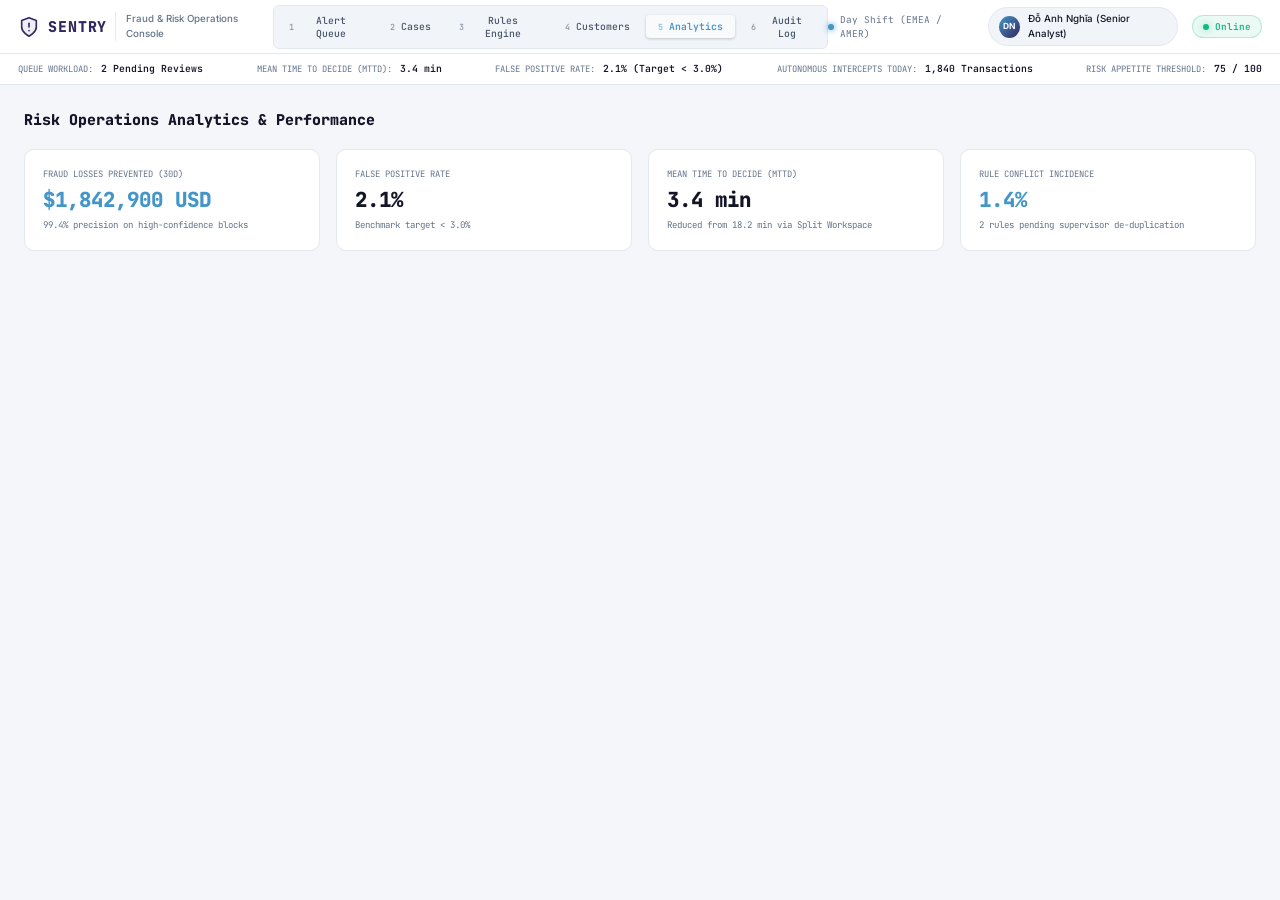
==== analytics.html @ 45f450bf "feat: add standalone routes for Sentry console views" ====
<!DOCTYPE html>
<html lang="en">
<head>
  <meta charset="UTF-8">
  <meta name="viewport" content="width=device-width, initial-scale=1.0">
  <title>SENTRY — Analytics</title>
  <meta name="description" content="SENTRY risk operations analytics and performance view.">
  <link rel="preconnect" href="https://fonts.googleapis.com">
  <link rel="preconnect" href="https://fonts.gstatic.com" crossorigin>
  <link href="https://fonts.googleapis.com/css2?family=Inter:wght@400;500;600;700&family=JetBrains+Mono:wght@400;500;600;700&display=swap" rel="stylesheet">
  <link rel="stylesheet" href="css/styles.css">
</head>
<body>
  <main style="padding:24px;font-family:Inter,sans-serif">Loading SENTRY Analytics…</main>
  <script>
    (async () => {
      const targetView = 'analytics';
      const response = await fetch('index.html', { cache: 'no-store' });
      if (!response.ok) throw new Error(`Failed to load SENTRY shell: ${response.status}`);
      const html = await response.text();
      const shell = new DOMParser().parseFromString(html, 'text/html');
      shell.querySelectorAll('script').forEach(script => script.remove());
      document.body.innerHTML = shell.body.innerHTML;
      const load = src => new Promise((resolve, reject) => {
        const script = document.createElement('script');
        script.src = src;
        script.onload = resolve;
        script.onerror = reject;
        document.body.appendChild(script);
      });
      for (const src of ['js/icons.js', 'js/data.js', 'js/visuals.js', 'js/app.js']) await load(src);
      document.dispatchEvent(new Event('DOMContentLoaded'));
      window.sentryConsole?.switchView(targetView);
      document.documentElement.dataset.sentryReady = targetView;
    })().catch(error => {
      console.error(error);
      document.body.innerHTML = '<main style="padding:24px;font-family:Inter,sans-serif"><h1>Unable to load SENTRY Analytics</h1><p>Please reload the page.</p></main>';
    });
  </script>
</body>
</html>
---- css/styles.css ----
/* ==========================================================================
   SENTRY // Visual-First Fraud & Risk Operations Console
   Aesthetics Inspired by Modern High-Density Fintech Dashboards (Ref. Xihu)
   Diagrams, Wave Charts, Radial Donut Gauges, Virtual Cards & Flight Hop Maps
   ========================================================================== */

:root {
  /* SENTRY // Clean Clinical Light Theme (Primary Console Theme) */
  --bg-app: #F4F6FA;
  --bg-surface: #FFFFFF;
  --bg-surface-elevated: #F8FAFC;
  --bg-surface-hover: #EEF2F6;
  --bg-surface-input: #F1F5F9;

  /* Button color requested: #322761 */
  --btn-primary: #322761;
  --btn-primary-hover: #3E3275;
  --btn-primary-active: #281F50;

  --border-color: #E2E8F0;
  --border-subtle: #EDF2F7;
  --border-strong: #CBD5E1;
  --border-focus: #4496C8;

  /* High-contrast dark typography for clinical light theme */
  --text-primary: #141527;
  --text-secondary: #475569;
  --text-muted: #64748B;
  --text-inverse: #FFFFFF;

  /* Highlight Colors: #4496C8 and #FE678A */
  --accent-cyan: #4496C8;
  --accent-blue: #4496C8;
  --accent-pink: #FE678A;
  --accent-purple: #322761;
  --accent-amber: #FE678A;
  --accent-green: #4496C8;

  --risk-high: #FE678A;
  --risk-high-bg: rgba(254, 103, 138, 0.12);
  --risk-high-border: rgba(254, 103, 138, 0.4);

  --risk-warn: #4496C8;
  --risk-warn-bg: rgba(68, 150, 200, 0.12);
  --risk-warn-border: rgba(68, 150, 200, 0.4);

  --risk-clean: #4496C8;
  --risk-clean-bg: rgba(68, 150, 200, 0.1);
  --risk-clean-border: rgba(68, 150, 200, 0.3);

  --risk-conflict: #FE678A;
  --risk-conflict-bg: rgba(254, 103, 138, 0.12);
  --risk-conflict-border: rgba(254, 103, 138, 0.4);

  --risk-frozen: #64748B;
  --risk-frozen-bg: rgba(100, 116, 139, 0.1);
  --risk-frozen-border: rgba(100, 116, 139, 0.3);

  /* Typography */
  --font-body: 'Inter', -apple-system, BlinkMacSystemFont, 'Segoe UI', sans-serif;
  --font-mono: 'JetBrains Mono', monospace;

  /* Card Geometry */
  --radius-sm: 6px;
  --radius-md: 10px;
  --radius-lg: 14px;
}

/* Reset */
*, *::before, *::after {
  box-sizing: border-box;
  margin: 0;
  padding: 0;
}

html, body {
  height: 100%;
  font-family: var(--font-body);
  font-size: 13px;
  line-height: 1.45;
  color: var(--text-primary);
  background-color: var(--bg-app);
  -webkit-font-smoothing: antialiased;
}

/* Monospace Utilities */
.mono { font-family: var(--font-mono); }
.bold { font-weight: 600; }
.text-muted { color: var(--text-muted); }
.text-danger { color: var(--risk-high); }
.text-warning { color: var(--risk-warn); }
.text-clean { color: var(--risk-clean); }

/* Minimalist Icon System (Line-art Geometric SVGs) */
.sentry-icon {
  width: 15px;
  height: 15px;
  display: inline-block;
  vertical-align: middle;
  stroke-width: 1.75;
  stroke: currentColor;
  fill: none;
  stroke-linecap: round;
  stroke-linejoin: round;
  flex-shrink: 0;
}

.sentry-icon-lg {
  width: 18px;
  height: 18px;
}

.sentry-icon-sm {
  width: 13px;
  height: 13px;
}

/* Scrollbars */
::-webkit-scrollbar { width: 5px; height: 5px; }
::-webkit-scrollbar-track { background: var(--bg-surface-input); }
::-webkit-scrollbar-thumb { background: var(--border-strong); border-radius: 2px; }
::-webkit-scrollbar-thumb:hover { background: var(--text-muted); }

/* ==========================================================================
   Header: Top Navigation Strip
   ========================================================================== */
.sentry-top-bar {
  height: 54px;
  background: var(--bg-surface);
  border-bottom: 1px solid var(--border-color);
  display: flex;
  align-items: center;
  justify-content: space-between;
  padding: 0 18px;
  position: sticky;
  top: 0;
  z-index: 50;
}

.brand-section {
  display: flex;
  align-items: center;
  gap: 12px;
}

.brand-mark {
  display: flex;
  align-items: center;
  gap: 8px;
  color: var(--btn-primary); /* #322761 */
}

.brand-shield-svg {
  width: 22px;
  height: 22px;
  stroke: var(--btn-primary); /* #322761 */
  fill: rgba(50, 39, 97, 0.08);
}

.brand-name {
  font-family: var(--font-mono);
  font-size: 1.15rem;
  font-weight: 800;
  letter-spacing: 0.06em;
  color: var(--btn-primary); /* #322761 */
}

.console-label {
  font-family: var(--font-body);
  font-size: 0.75rem;
  color: var(--text-muted);
  font-weight: 500;
  padding-left: 10px;
  border-left: 1px solid var(--border-color);
}

/* Nav Tabs */
.nav-tabs-group {
  display: flex;
  align-items: center;
  gap: 4px;
  background: var(--bg-surface-input);
  padding: 3px;
  border-radius: var(--radius-sm);
  border: 1px solid var(--border-color);
}

.nav-tab {
  background: transparent;
  border: none;
  color: var(--text-secondary);
  font-family: var(--font-mono);
  font-size: 0.75rem;
  font-weight: 500;
  padding: 5px 12px;
  border-radius: 4px;
  cursor: pointer;
  display: inline-flex;
  align-items: center;
  gap: 6px;
  transition: all 0.15s ease;
}

.nav-tab:hover {
  color: var(--text-primary);
}

.nav-tab.active {
  background: var(--bg-surface-elevated);
  color: var(--accent-cyan);
  box-shadow: 0 1px 3px rgba(0,0,0,0.2);
  font-weight: 600;
}

.nav-tab .tab-idx {
  font-size: 0.65rem;
  opacity: 0.6;
}

/* Header Right */
.header-right {
  display: flex;
  align-items: center;
  gap: 14px;
}

.shift-status-pill {
  display: flex;
  align-items: center;
  gap: 6px;
  font-size: 0.72rem;
  font-family: var(--font-mono);
  color: var(--text-muted);
}

.shift-status-dot {
  width: 6px;
  height: 6px;
  border-radius: 50%;
  background: var(--accent-green);
  box-shadow: 0 0 6px var(--accent-green);
}

.analyst-badge {
  display: flex;
  align-items: center;
  gap: 8px;
  padding: 4px 10px;
  background: var(--bg-surface-input);
  border: 1px solid var(--border-color);
  border-radius: 20px;
  font-size: 0.75rem;
  font-weight: 500;
}

.analyst-avatar {
  width: 22px;
  height: 22px;
  border-radius: 50%;
  background: linear-gradient(135deg, var(--accent-cyan), var(--accent-purple));
  color: #FFFFFF;
  display: flex;
  align-items: center;
  justify-content: center;
  font-size: 0.65rem;
  font-weight: 700;
}

.system-status-indicator {
  display: inline-flex;
  align-items: center;
  gap: 6px;
  font-family: var(--font-mono);
  font-size: 0.72rem;
  font-weight: 600;
  color: #10B981;
  background: rgba(16, 185, 129, 0.08);
  border: 1px solid rgba(16, 185, 129, 0.25);
  padding: 4px 10px;
  border-radius: 12px;
}

.pulse-dot {
  width: 6px;
  height: 6px;
  border-radius: 50%;
  background: #10B981;
  box-shadow: 0 0 8px rgba(16, 185, 129, 0.6);
  animation: pulseStatus 2s infinite ease-in-out;
}

@keyframes pulseStatus {
  0%, 100% { opacity: 1; transform: scale(1); }
  50% { opacity: 0.4; transform: scale(0.85); }
}

/* ==========================================================================
   Operational Ticker KPI Bar
   ========================================================================== */
.sentry-kpi-strip {
  background: var(--bg-surface);
  border-bottom: 1px solid var(--border-color);
  padding: 8px 18px;
  display: flex;
  align-items: center;
  justify-content: space-between;
  gap: 16px;
  font-size: 0.75rem;
}

.kpi-block {
  display: flex;
  align-items: center;
  gap: 8px;
}

.kpi-lbl {
  font-family: var(--font-mono);
  font-size: 0.68rem;
  color: var(--text-muted);
  text-transform: uppercase;
}

.kpi-val {
  font-family: var(--font-mono);
  font-weight: 600;
  color: var(--text-primary);
}

/* ==========================================================================
   Views Router
   ========================================================================== */
.console-view {
  display: none;
}

.console-view.active {
  display: block;
}

/* ==========================================================================
   HERO SCREEN: Split Investigation Workspace
   [ Alert Queue (300px) | Evidence Workspace (1fr) | Decision Panel (300px) ]
   ========================================================================== */
.split-workspace-layout {
  display: grid;
  grid-template-columns: 280px minmax(0, 1fr) 280px;
  height: calc(100vh - 54px - 37px);
  overflow: hidden;
}

/* --- Left Rail: Alert Queue --- */
.split-queue-rail {
  background: var(--bg-surface);
  border-right: 1px solid var(--border-color);
  display: flex;
  flex-direction: column;
  overflow: hidden;
  min-width: 0;
}

.queue-header-box {
  padding: 12px 14px;
  border-bottom: 1px solid var(--border-color);
  display: flex;
  flex-direction: column;
  gap: 10px;
}

.queue-title-row {
  display: flex;
  align-items: center;
  justify-content: space-between;
}

.queue-title {
  font-family: var(--font-mono);
  font-size: 0.82rem;
  font-weight: 700;
  letter-spacing: 0.04em;
  text-transform: uppercase;
}

.queue-count-pill {
  font-family: var(--font-mono);
  font-size: 0.68rem;
  font-weight: 600;
  background: var(--btn-primary);
  border: 1px solid rgba(68, 150, 200, 0.35);
  padding: 2px 8px;
  border-radius: 12px;
  color: #FFFFFF;
}

.queue-search-input {
  width: 100%;
  background: var(--bg-surface-input);
  border: 1px solid var(--border-color);
  color: var(--text-primary);
  font-family: var(--font-body);
  font-size: 0.75rem;
  padding: 7px 10px;
  border-radius: var(--radius-sm);
  outline: none;
}

.queue-search-input:focus {
  border-color: var(--border-focus);
}

.filter-buttons-row {
  display: flex;
  gap: 4px;
  overflow-x: auto;
  padding-bottom: 2px;
}

.filter-btn {
  background: transparent;
  border: 1px solid transparent;
  color: var(--text-muted);
  font-family: var(--font-mono);
  font-size: 0.68rem;
  padding: 4px 9px;
  border-radius: 4px;
  cursor: pointer;
  white-space: nowrap;
  transition: all 0.15s ease;
}

.filter-btn:hover {
  background: var(--bg-surface-hover);
  color: #FFFFFF;
}

.filter-btn.active {
  background: var(--btn-primary);
  color: #FFFFFF;
  border-color: var(--accent-blue);
  font-weight: 600;
  box-shadow: 0 2px 8px rgba(50, 39, 97, 0.4);
}

.alert-queue-list {
  flex: 1;
  overflow-y: auto;
}

.queue-alert-card {
  padding: 12px 14px;
  border-bottom: 1px solid var(--border-subtle);
  cursor: pointer;
  display: flex;
  flex-direction: column;
  gap: 4px;
  transition: all 0.15s ease;
  border-left: 3px solid transparent;
}

.queue-alert-card:hover {
  background: var(--bg-surface-hover);
}

.queue-alert-card.active {
  background: var(--bg-surface-elevated);
  border-left-color: var(--accent-cyan);
}

.alert-card-top {
  display: flex;
  align-items: center;
  justify-content: space-between;
}

.alert-card-id {
  font-size: 0.72rem;
  color: var(--text-muted);
}

.alert-card-cust {
  font-weight: 600;
  font-size: 0.88rem;
  color: var(--text-primary);
}

.alert-card-amt {
  font-size: 0.88rem;
  font-weight: 700;
  color: var(--text-primary);
}

.alert-card-merchant {
  font-size: 0.72rem;
  color: var(--text-secondary);
  white-space: nowrap;
  overflow: hidden;
  text-overflow: ellipsis;
}

.alert-card-bottom {
  display: flex;
  align-items: center;
  justify-content: space-between;
  margin-top: 2px;
  font-size: 0.68rem;
  color: var(--text-muted);
}

/* Status Badges */
.badge-status {
  font-family: var(--font-mono);
  font-size: 0.62rem;
  font-weight: 700;
  padding: 2px 6px;
  border-radius: 3px;
  text-transform: uppercase;
}

.badge-danger {
  background: var(--risk-high-bg);
  color: var(--risk-high);
  border: 1px solid var(--risk-high-border);
}

.badge-warning {
  background: var(--risk-warn-bg);
  color: var(--risk-warn);
  border: 1px solid var(--risk-warn-border);
}

.badge-clean {
  background: var(--risk-clean-bg);
  color: var(--risk-clean);
  border: 1px solid var(--risk-clean-border);
}

.badge-conflict {
  background: var(--risk-conflict-bg);
  color: var(--risk-conflict);
  border: 1px solid var(--risk-conflict-border);
}

.badge-frozen {
  background: var(--risk-frozen-bg);
  color: var(--risk-frozen);
  border: 1px solid var(--risk-frozen-border);
}

/* --- Center Canvas: Evidence Workspace --- */
.split-evidence-canvas {
  background: var(--bg-app);
  overflow-y: auto;
  padding: 16px 20px;
  display: flex;
  flex-direction: column;
  gap: 16px;
  min-width: 0;
}

.evidence-header-strip {
  background: var(--bg-surface);
  border: 1px solid var(--border-color);
  border-radius: var(--radius-md);
  padding: 12px 18px;
  display: flex;
  align-items: center;
  justify-content: space-between;
}

.evidence-header-left {
  display: flex;
  align-items: center;
  gap: 12px;
  flex-wrap: wrap;
}

.evidence-header-id {
  font-family: var(--font-mono);
  font-size: 1.15rem;
  font-weight: 800;
}

.evidence-header-case {
  font-family: var(--font-mono);
  font-size: 0.75rem;
  color: var(--text-muted);
}

.evidence-cust-pill {
  font-size: 0.72rem;
  background: var(--bg-surface-input);
  border: 1px solid var(--border-color);
  padding: 3px 10px;
  border-radius: var(--radius-sm);
  color: var(--text-secondary);
  display: inline-flex;
  align-items: center;
  gap: 6px;
}

.evidence-header-time {
  font-family: var(--font-mono);
  font-size: 0.75rem;
  color: var(--text-muted);
}

/* Generic Diagram Card */
.diagram-card {
  background: var(--bg-surface);
  border: 1px solid var(--border-color);
  border-radius: var(--radius-md);
  padding: 16px;
  display: flex;
  flex-direction: column;
  position: relative;
  transition: all 0.2s ease;
}

.diagram-card:hover {
  border-color: var(--border-strong);
}

.diagram-card-title {
  font-family: var(--font-mono);
  font-size: 0.72rem;
  font-weight: 700;
  color: var(--text-muted);
  text-transform: uppercase;
  letter-spacing: 0.05em;
  margin-bottom: 12px;
}

.diagram-card-title-row {
  display: flex;
  align-items: center;
  justify-content: space-between;
  margin-bottom: 12px;
}

.chart-tag {
  font-size: 0.68rem;
  background: var(--bg-surface-input);
  border: 1px solid var(--border-color);
  padding: 2px 6px;
  border-radius: 3px;
  color: var(--text-secondary);
}

/* ==========================================================================
   TOP ROW: 3 Visual Widgets (Donut Gauge | Wave Chart | Virtual Card)
   ========================================================================== */
.visual-top-row {
  display: grid;
  grid-template-columns: 290px 1fr 260px;
  gap: 16px;
}

/* 1. Radial Donut Risk Gauge */
.donut-card-body {
  display: flex;
  align-items: center;
  gap: 14px;
}

.donut-container {
  width: 110px;
  height: 110px;
  flex-shrink: 0;
}

.donut-gauge-wrap {
  position: relative;
  width: 110px;
  height: 110px;
}

.donut-svg {
  width: 100%;
  height: 100%;
}

.donut-center-text {
  position: absolute;
  inset: 0;
  display: flex;
  flex-direction: column;
  align-items: center;
  justify-content: center;
}

.donut-score {
  font-size: 1.3rem;
  line-height: 1;
}

.donut-lbl {
  font-family: var(--font-mono);
  font-size: 0.62rem;
  color: var(--text-muted);
  margin-top: 2px;
}

.donut-legend-column {
  display: flex;
  flex-direction: column;
  gap: 6px;
  flex: 1;
}

.spectrum-legend-item {
  display: flex;
  align-items: center;
  justify-content: space-between;
  font-size: 0.72rem;
  padding: 2px 0;
  border-bottom: 1px solid var(--border-subtle);
}

.spectrum-dot {
  width: 6px;
  height: 6px;
  border-radius: 50%;
  display: inline-block;
  margin-right: 6px;
}

.spectrum-cat {
  color: var(--text-secondary);
}

/* 2. Spend Velocity Spline Chart */
.spline-chart-container {
  height: 140px;
  width: 100%;
}

/* 3. Virtual Payment Card Widget (Inspired by Xihu Debit Card) */
.virtual-card-wrapper {
  display: flex;
  align-items: center;
  justify-content: center;
  height: 140px;
}

.virtual-card-widget {
  width: 100%;
  height: 135px;
  border-radius: 12px;
  padding: 14px 16px;
  color: #FFFFFF;
  display: flex;
  flex-direction: column;
  justify-content: space-between;
  box-shadow: 0 8px 24px rgba(0, 0, 0, 0.35);
  position: relative;
  overflow: hidden;
}

.virtual-card-widget::after {
  content: '';
  position: absolute;
  top: -30px;
  right: -30px;
  width: 110px;
  height: 110px;
  border-radius: 50%;
  background: rgba(255, 255, 255, 0.12);
  pointer-events: none;
}

.card-widget-top {
  display: flex;
  align-items: center;
  justify-content: space-between;
  font-size: 0.75rem;
}

.card-brand-title {
  font-weight: 700;
  letter-spacing: 0.04em;
  opacity: 0.9;
}

.card-network-logo {
  font-family: var(--font-mono);
  font-weight: 800;
  font-size: 0.95rem;
  letter-spacing: 0.08em;
}

.card-chip-row {
  display: flex;
  align-items: center;
  gap: 12px;
}

.card-emv-chip {
  width: 26px;
  height: 20px;
  border-radius: 4px;
  position: relative;
  border: 1px solid rgba(0, 0, 0, 0.2);
}

.chip-line {
  position: absolute;
  top: 9px;
  left: 0;
  right: 0;
  height: 2px;
  background: rgba(0, 0, 0, 0.2);
}

.contactless-icon {
  opacity: 0.85;
}

.card-pan-row {
  font-size: 1.05rem;
  font-weight: 700;
  letter-spacing: 0.14em;
  text-shadow: 0 1px 2px rgba(0,0,0,0.3);
}

.card-widget-bottom {
  display: flex;
  align-items: flex-end;
  justify-content: space-between;
}

.card-sub-lbl {
  font-size: 0.58rem;
  opacity: 0.7;
  letter-spacing: 0.06em;
}

.card-holder-name {
  font-size: 0.72rem;
  font-weight: 700;
  letter-spacing: 0.04em;
}

/* ==========================================================================
   MIDDLE ROW: Geolocation Hop & Device Dissector
   ========================================================================== */
.visual-mid-row {
  display: grid;
  grid-template-columns: 1fr 1fr;
  gap: 16px;
}

.geo-hop-box {
  display: flex;
  flex-direction: column;
  gap: 6px;
}

.geo-hop-header {
  display: flex;
  align-items: center;
  justify-content: space-between;
  font-size: 0.75rem;
}

.geo-tag {
  color: var(--text-secondary);
}

.geo-verdict-bar {
  font-size: 0.75rem;
  margin-top: 4px;
  padding: 6px 10px;
  background: var(--bg-surface-input);
  border-radius: var(--radius-sm);
  border: 1px solid var(--border-color);
}

/* Device Dissector Grid */
.device-dissector-grid {
  display: grid;
  grid-template-columns: 1fr 1fr;
  gap: 10px;
}

.dissect-box {
  background: var(--bg-surface-input);
  border: 1px solid var(--border-color);
  border-radius: var(--radius-sm);
  padding: 10px 12px;
  display: flex;
  flex-direction: column;
  gap: 2px;
}

.dissect-box.highlight-danger {
  border-color: var(--risk-high-border);
  background: var(--risk-high-bg);
}

.dissect-lbl {
  font-family: var(--font-mono);
  font-size: 0.65rem;
  color: var(--text-muted);
}

.dissect-val {
  font-size: 0.8rem;
}

.dissect-sub {
  font-size: 0.68rem;
  margin-top: 2px;
}

/* ==========================================================================
   BOTTOM ROW: Entity Flow Graph & Timeline & Rules
   ========================================================================== */
.visual-bottom-row {
  display: flex;
  flex-direction: column;
  gap: 16px;
}

/* Entity Graph Strip */
.entity-graph-strip {
  display: flex;
  align-items: center;
  gap: 12px;
  overflow-x: auto;
  padding: 4px 0;
}

.entity-step-node {
  background: var(--bg-surface-input);
  border: 1px solid var(--border-color);
  border-radius: var(--radius-sm);
  padding: 10px 14px;
  display: flex;
  align-items: center;
  gap: 10px;
  white-space: nowrap;
}

.entity-step-node.node-danger {
  border-color: var(--risk-high-border);
  background: var(--risk-high-bg);
}

.entity-step-node.node-clean {
  border-color: var(--risk-clean-border);
  background: var(--risk-clean-bg);
}

.entity-name {
  font-weight: 600;
  font-size: 0.78rem;
}

.entity-arrow-wrap {
  display: flex;
  align-items: center;
  gap: 4px;
  color: var(--text-muted);
}

.entity-link-lbl {
  font-size: 0.65rem;
  color: var(--text-muted);
}

.entity-arrow {
  color: var(--accent-cyan);
}

.entity-target {
  font-family: var(--font-mono);
  font-size: 0.78rem;
  font-weight: 700;
}

/* Timeline */
.timeline-list {
  display: flex;
  flex-direction: column;
  position: relative;
  padding-left: 18px;
}

.timeline-list::before {
  content: '';
  position: absolute;
  top: 6px;
  bottom: 6px;
  left: 5px;
  width: 2px;
  background: var(--border-color);
}

.timeline-row {
  position: relative;
  padding-bottom: 12px;
}

.timeline-row:last-child {
  padding-bottom: 0;
}

.timeline-bullet {
  position: absolute;
  left: -18px;
  top: 3px;
  width: 12px;
  height: 12px;
  border-radius: 50%;
  background: var(--bg-surface);
  border: 2px solid var(--border-strong);
}

.timeline-row.type-critical .timeline-bullet {
  border-color: var(--risk-high);
  background: var(--risk-high);
}

.timeline-row.type-warning .timeline-bullet {
  border-color: var(--risk-warn);
  background: var(--risk-warn);
}

.timeline-row.type-clean .timeline-bullet {
  border-color: var(--risk-clean);
  background: var(--risk-clean);
}

.timeline-row.type-current .timeline-bullet {
  border-color: var(--accent-cyan);
  background: var(--accent-cyan);
  box-shadow: 0 0 0 3px rgba(0, 240, 255, 0.2);
}

.timeline-header {
  display: flex;
  align-items: baseline;
  gap: 8px;
  margin-bottom: 2px;
}

.timeline-title {
  font-size: 0.8rem;
  font-weight: 600;
}

.timeline-time {
  font-size: 0.7rem;
  color: var(--text-muted);
}

.timeline-detail {
  font-size: 0.75rem;
  color: var(--text-secondary);
}

/* Rule Conflict Box */
.rule-conflict-banner {
  background: var(--risk-conflict-bg);
  border: 1px solid var(--risk-conflict-border);
  border-radius: var(--radius-sm);
  padding: 10px 14px;
  margin-bottom: 12px;
}

.conflict-title {
  font-family: var(--font-mono);
  font-weight: 700;
  font-size: 0.75rem;
  color: var(--risk-conflict);
  margin-bottom: 4px;
}

.conflict-detail {
  font-size: 0.75rem;
  color: var(--text-secondary);
  line-height: 1.4;
}

.rule-item-card {
  background: var(--bg-surface-input);
  border: 1px solid var(--border-color);
  border-left: 3px solid var(--text-muted);
  border-radius: var(--radius-sm);
  padding: 10px 12px;
  margin-bottom: 8px;
}

.rule-item-card.sev-critical { border-left-color: var(--risk-high); }
.rule-item-card.sev-high { border-left-color: var(--risk-warn); }
.rule-item-card.sev-low { border-left-color: var(--risk-clean); }

.rule-top {
  display: flex;
  align-items: center;
  justify-content: space-between;
  margin-bottom: 4px;
}

.rule-id {
  font-size: 0.72rem;
  font-weight: 700;
}

.rule-name {
  font-weight: 600;
  font-size: 0.78rem;
}

/* ==========================================================================
   Right Dock: Decision Panel (300px)
   ========================================================================== */
.split-decision-dock {
  background: var(--bg-surface);
  border-left: 1px solid var(--border-color);
  display: flex;
  flex-direction: column;
  padding: 16px;
  gap: 16px;
  overflow-y: auto;
  min-width: 0;
}

.decision-dock-title {
  font-family: var(--font-mono);
  font-size: 0.8rem;
  font-weight: 700;
  letter-spacing: 0.05em;
  text-transform: uppercase;
  border-bottom: 1px solid var(--border-color);
  padding-bottom: 8px;
}

.score-dock-card {
  background: var(--bg-surface-input);
  border: 1px solid var(--border-color);
  border-radius: var(--radius-md);
  padding: 14px;
  display: flex;
  flex-direction: column;
  gap: 4px;
  text-align: center;
}

.score-dock-lbl {
  font-family: var(--font-mono);
  font-size: 0.65rem;
  color: var(--text-muted);
}

.score-dock-val {
  font-family: var(--font-mono);
  font-size: 2rem;
  font-weight: 800;
  color: var(--risk-high);
}

.score-dock-recommendation {
  font-family: var(--font-mono);
  font-size: 0.72rem;
  font-weight: 700;
  letter-spacing: 0.04em;
}

/* Decision Action Buttons */
.decision-actions-stack {
  display: flex;
  flex-direction: column;
  gap: 8px;
}

.btn-decision {
  width: 100%;
  padding: 11px 14px;
  font-family: var(--font-mono);
  font-size: 0.75rem;
  font-weight: 700;
  border-radius: var(--radius-sm);
  cursor: pointer;
  display: flex;
  align-items: center;
  justify-content: space-between;
  border: 1px solid rgba(255, 255, 255, 0.12);
  transition: all 0.18s ease;
  background: var(--btn-primary); /* #322761 */
  color: #FFFFFF;
}

.btn-decision .btn-left {
  display: inline-flex;
  align-items: center;
  gap: 8px;
}

.btn-decision .hotkey {
  font-size: 0.65rem;
  opacity: 0.85;
  background: rgba(20, 21, 39, 0.7);
  padding: 2px 6px;
  border-radius: 3px;
  color: #FFFFFF;
  border: 1px solid rgba(255, 255, 255, 0.15);
}

.btn-freeze {
  background: var(--btn-primary);
  border: 1px solid var(--accent-pink);
  color: #FFFFFF;
  box-shadow: 0 4px 14px rgba(50, 39, 97, 0.6);
}
.btn-freeze .sentry-icon {
  color: var(--accent-pink);
}
.btn-freeze:hover {
  background: var(--btn-primary-hover);
  border-color: var(--accent-pink);
  box-shadow: 0 6px 20px rgba(254, 103, 138, 0.35);
  transform: translateY(-1px);
}

.btn-approve {
  background: var(--btn-primary);
  border: 1px solid var(--accent-blue);
  color: #FFFFFF;
  box-shadow: 0 4px 14px rgba(50, 39, 97, 0.6);
}
.btn-approve .sentry-icon {
  color: var(--accent-blue);
}
.btn-approve:hover {
  background: var(--btn-primary-hover);
  border-color: var(--accent-blue);
  box-shadow: 0 6px 20px rgba(68, 150, 200, 0.35);
  transform: translateY(-1px);
}

.btn-stepup {
  background: var(--btn-primary);
  border: 1px solid rgba(68, 150, 200, 0.4);
  color: #FFFFFF;
}
.btn-stepup .sentry-icon {
  color: var(--accent-blue);
}
.btn-stepup:hover {
  background: var(--btn-primary-hover);
  border-color: var(--accent-blue);
}

.btn-escalate {
  background: var(--btn-primary);
  border: 1px solid rgba(255, 255, 255, 0.12);
  color: #FFFFFF;
}
.btn-escalate .sentry-icon {
  color: #CBD5E1;
}
.btn-escalate:hover {
  background: var(--btn-primary-hover);
  border-color: rgba(255, 255, 255, 0.25);
}

.btn-false-pos {
  background: rgba(50, 39, 97, 0.5);
  border: 1px solid rgba(255, 255, 255, 0.15);
  color: #CBD5E1;
}
.btn-false-pos .sentry-icon {
  color: #CBD5E1;
}
.btn-false-pos:hover {
  background: var(--btn-primary);
  color: #FFFFFF;
  border-color: var(--accent-blue);
}

/* Rationale & Notes Box */
.rationale-dock-box {
  display: flex;
  flex-direction: column;
  gap: 8px;
}

.rationale-lbl {
  font-family: var(--font-mono);
  font-size: 0.68rem;
  font-weight: 600;
  color: var(--text-muted);
  text-transform: uppercase;
}

.tag-buttons-cloud {
  display: flex;
  flex-wrap: wrap;
  gap: 4px;
}

.tag-btn {
  background: var(--btn-primary);
  border: 1px solid rgba(255, 255, 255, 0.12);
  font-family: var(--font-mono);
  font-size: 0.62rem;
  padding: 4px 9px;
  border-radius: 4px;
  cursor: pointer;
  color: #FFFFFF;
  transition: all 0.15s ease;
}

.tag-btn:hover, .tag-btn.active {
  background: var(--btn-primary-hover);
  color: #FFFFFF;
  border-color: var(--accent-blue);
  box-shadow: 0 2px 8px rgba(68, 150, 200, 0.25);
}

.analyst-note-textarea {
  width: 100%;
  height: 90px;
  background: var(--bg-surface-input);
  border: 1px solid var(--border-color);
  color: var(--text-primary);
  font-family: var(--font-body);
  font-size: 0.75rem;
  padding: 8px 10px;
  border-radius: var(--radius-sm);
  resize: vertical;
  outline: none;
}

.analyst-note-textarea:focus {
  border-color: var(--border-focus);
}

/* Audit Stamp Footer */
.decision-audit-stamp {
  font-family: var(--font-mono);
  font-size: 0.65rem;
  color: var(--text-muted);
  line-height: 1.4;
  border-top: 1px solid var(--border-color);
  padding-top: 8px;
}

/* ==========================================================================
   Secondary Views: Cases, Rules, Customers, Analytics, Audit Log
   ========================================================================== */
.secondary-view-container {
  padding: 24px;
  max-width: 1440px;
  margin: 0 auto;
}

.view-header-row {
  display: flex;
  align-items: center;
  justify-content: space-between;
  margin-bottom: 18px;
}

.view-heading {
  font-family: var(--font-mono);
  font-size: 1.15rem;
  font-weight: 800;
}

.data-table-wrapper {
  background: var(--bg-surface);
  border: 1px solid var(--border-color);
  border-radius: var(--radius-md);
  overflow-x: auto;
}

.forensic-table {
  width: 100%;
  border-collapse: collapse;
  text-align: left;
}

.forensic-table th {
  background: var(--bg-surface-input);
  padding: 10px 14px;
  font-family: var(--font-mono);
  font-size: 0.68rem;
  font-weight: 700;
  color: var(--text-muted);
  text-transform: uppercase;
  border-bottom: 1px solid var(--border-color);
}

.forensic-table td {
  padding: 12px 14px;
  border-bottom: 1px solid var(--border-subtle);
  font-size: 0.78rem;
}

.forensic-table tr:hover td {
  background: var(--bg-surface-hover);
}

.mono-cell {
  font-family: var(--font-mono);
  font-size: 0.72rem;
}

.rationale-cell {
  font-size: 0.75rem;
  color: var(--text-secondary);
}

.badge-action {
  font-family: var(--font-mono);
  font-size: 0.65rem;
  font-weight: 700;
  padding: 2px 6px;
  border-radius: 3px;
}

.action-frozen { background: var(--risk-high-bg); color: var(--risk-high); }
.action-approved { background: var(--risk-clean-bg); color: var(--risk-clean); }
.action-needs_verification { background: var(--risk-warn-bg); color: var(--risk-warn); }

.badge-verdict {
  font-family: var(--font-mono);
  font-size: 0.65rem;
  font-weight: 700;
  padding: 2px 6px;
  border-radius: 3px;
}

.verdict-danger { color: var(--risk-high); background: var(--risk-high-bg); }
.verdict-clean { color: var(--risk-clean); background: var(--risk-clean-bg); }

/* Rules Engine Grid */
.rules-inventory-grid {
  display: grid;
  grid-template-columns: repeat(auto-fill, minmax(380px, 1fr));
  gap: 16px;
}

.inventory-rule-card {
  background: var(--bg-surface);
  border: 1px solid var(--border-color);
  border-radius: var(--radius-md);
  padding: 16px;
  display: flex;
  flex-direction: column;
  gap: 8px;
}

.inventory-rule-card.has-conflict {
  border-color: var(--risk-conflict-border);
  background: var(--risk-conflict-bg);
}

.rule-card-header {
  display: flex;
  align-items: flex-start;
  justify-content: space-between;
}

.rule-card-id {
  font-size: 0.7rem;
  color: var(--text-muted);
}

.rule-card-name {
  font-weight: 700;
  font-size: 0.88rem;
}

.rule-card-category {
  font-size: 0.68rem;
  color: var(--text-muted);
}

.rule-card-logic {
  background: var(--bg-surface-input);
  padding: 8px 10px;
  border-radius: var(--radius-sm);
  font-size: 0.72rem;
  color: var(--text-primary);
}

.rule-card-footer {
  display: flex;
  justify-content: space-between;
  font-size: 0.7rem;
  color: var(--text-secondary);
  border-top: 1px solid var(--border-subtle);
  padding-top: 8px;
  margin-top: 4px;
}

.rule-conflict-tag {
  font-family: var(--font-mono);
  font-size: 0.7rem;
  color: var(--risk-conflict);
  font-weight: 700;
}

/* Analytics Cards */
.analytics-cards-grid {
  display: grid;
  grid-template-columns: repeat(4, 1fr);
  gap: 16px;
  margin-bottom: 24px;
}

.analytics-stat-card {
  background: var(--bg-surface);
  border: 1px solid var(--border-color);
  border-radius: var(--radius-md);
  padding: 18px;
  display: flex;
  flex-direction: column;
  gap: 4px;
}

.analytics-lbl {
  font-family: var(--font-mono);
  font-size: 0.68rem;
  color: var(--text-muted);
}

.analytics-val {
  font-size: 1.6rem;
  font-weight: 800;
}

.analytics-sub {
  font-size: 0.7rem;
  color: var(--text-muted);
}

.btn-inspect-cust {
  background: var(--btn-primary);
  border: 1px solid rgba(68, 150, 200, 0.35);
  color: #FFFFFF;
  font-family: var(--font-mono);
  font-size: 0.68rem;
  padding: 4px 10px;
  border-radius: 4px;
  cursor: pointer;
  transition: all 0.15s ease;
}

.btn-inspect-cust:hover {
  background: var(--btn-primary-hover);
  border-color: var(--accent-blue);
  color: #FFFFFF;
}

/* Toast */
.sentry-toast {
  position: fixed;
  bottom: 24px;
  right: 24px;
  background: var(--bg-surface-elevated);
  border: 1px solid var(--accent-cyan);
  color: #FFFFFF;
  font-family: var(--font-mono);
  font-size: 0.75rem;
  padding: 10px 16px;
  border-radius: var(--radius-sm);
  box-shadow: 0 8px 24px rgba(0, 0, 0, 0.4);
  z-index: 1000;
  transform: translateY(60px);
  opacity: 0;
  transition: all 0.25s ease;
  pointer-events: none;
}

.sentry-toast.show {
  transform: translateY(0);
  opacity: 1;
}

/* ==========================================================================
   Responsive Reflow: 1440, 1024, 768 Viewports
   ========================================================================== */

/* 1180px Viewport Reflow */
@media (max-width: 1180px) {
  .split-workspace-layout {
    grid-template-columns: 240px minmax(0, 1fr) 250px;
  }

  .visual-top-row {
    grid-template-columns: 1fr 1fr;
  }

  .virtual-card-card {
    grid-column: 1 / -1;
  }

  .analytics-cards-grid {
    grid-template-columns: repeat(2, 1fr);
  }
}

/* 820px Tablet & Mobile Reflow */
@media (max-width: 820px) {
  .sentry-top-bar {
    height: auto;
    padding: 10px 14px;
    flex-wrap: wrap;
    gap: 8px;
  }

  .nav-tabs-group {
    width: 100%;
    overflow-x: auto;
  }

  .header-right {
    width: 100%;
    justify-content: space-between;
  }

  .sentry-kpi-strip {
    overflow-x: auto;
    gap: 12px;
  }

  .split-workspace-layout {
    display: flex;
    flex-direction: column;
    height: auto;
    overflow: visible;
  }

  .split-queue-rail {
    max-height: 280px;
    border-right: none;
    border-bottom: 1px solid var(--border-color);
  }

  .split-evidence-canvas {
    overflow: visible;
    padding: 14px;
  }

  .visual-top-row {
    grid-template-columns: 1fr;
  }

  .visual-mid-row {
    grid-template-columns: 1fr;
  }

  .split-decision-dock {
    border-left: none;
    border-top: 1px solid var(--border-color);
  }

  .analytics-cards-grid {
    grid-template-columns: 1fr;
  }

  .rules-inventory-grid {
    grid-template-columns: 1fr;
  }
}
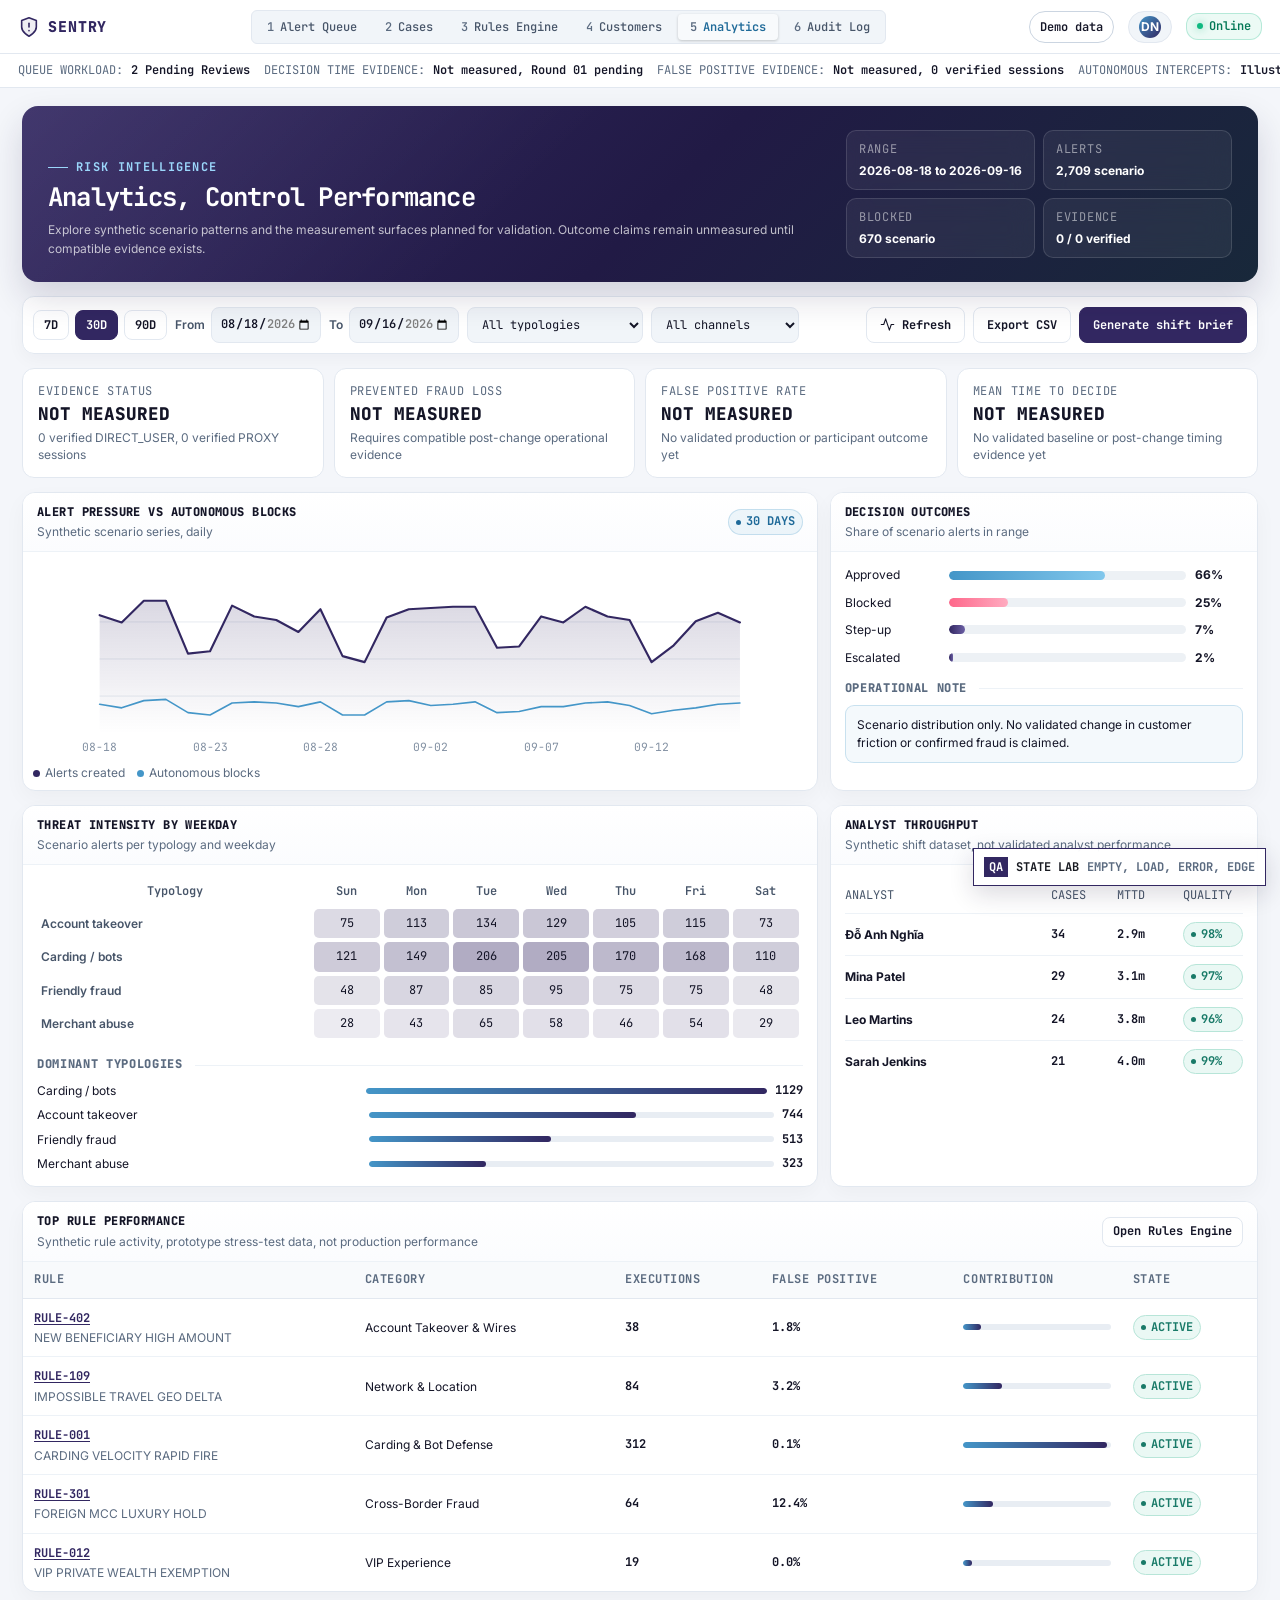
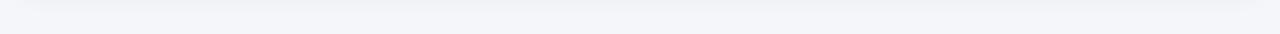
==== commit 860b755c: "Complete SENTRY as a working prototype (no backend) Every app page now behaves like the product, wit" ====
--- a/analytics.html
+++ b/analytics.html
@@ -7,7 +7,7 @@
   <meta name="description" content="SENTRY risk operations analytics and performance view.">
   <link rel="preconnect" href="https://fonts.googleapis.com">
   <link rel="preconnect" href="https://fonts.gstatic.com" crossorigin>
-  <link href="https://fonts.googleapis.com/css2?family=Inter:wght@400;500;600;700&family=JetBrains+Mono:wght@400;500;600;700&display=swap" rel="stylesheet">
+  <link href="https://fonts.googleapis.com/css2?family=Inter:wght@400;500;600;700&family=JetBrains+Mono:wght@400;500;600;700&display=swap" rel="stylesheet" media="print" onload="this.media='all'">
   <link rel="stylesheet" href="css/styles.css">
 </head>
 <body>
@@ -28,7 +28,7 @@
         script.onerror = reject;
         document.body.appendChild(script);
       });
-      for (const src of ['js/icons.js', 'js/data.js', 'js/visuals.js', 'js/app.js']) await load(src);
+      for (const src of ['js/icons.js', 'js/data.js', 'js/store.js', 'js/visuals.js', 'js/app.js', 'js/accessibility.js']) await load(src);
       document.dispatchEvent(new Event('DOMContentLoaded'));
       window.sentryConsole?.switchView(targetView);
       document.documentElement.dataset.sentryReady = targetView;
--- a/css/styles.css
+++ b/css/styles.css
@@ -25,7 +25,7 @@
   /* High-contrast dark typography for clinical light theme */
   --text-primary: #141527;
   --text-secondary: #475569;
-  --text-muted: #64748B;
+  --text-muted: #5B6B80;
   --text-inverse: #FFFFFF;
 
   /* Highlight Colors: #4496C8 and #FE678A */
@@ -52,9 +52,14 @@
   --risk-conflict-bg: rgba(254, 103, 138, 0.12);
   --risk-conflict-border: rgba(254, 103, 138, 0.4);
 
-  --risk-frozen: #64748B;
+  --risk-frozen: #556274;
   --risk-frozen-bg: rgba(100, 116, 139, 0.1);
   --risk-frozen-border: rgba(100, 116, 139, 0.3);
+
+  /* Text-safe variants of the accent colors (WCAG AA on light surfaces) */
+  --risk-high-text: #B4234B;
+  --accent-blue-text: #1F6A99;
+  --success-text: #047857;
 
   /* Typography */
   --font-body: 'Inter', -apple-system, BlinkMacSystemFont, 'Segoe UI', sans-serif;
@@ -87,9 +92,9 @@
 .mono { font-family: var(--font-mono); }
 .bold { font-weight: 600; }
 .text-muted { color: var(--text-muted); }
-.text-danger { color: var(--risk-high); }
-.text-warning { color: var(--risk-warn); }
-.text-clean { color: var(--risk-clean); }
+.text-danger { color: var(--risk-high-text); }
+.text-warning { color: var(--accent-blue-text); }
+.text-clean { color: var(--accent-blue-text); }
 
 /* Minimalist Icon System (Line-art Geometric SVGs) */
 .sentry-icon {
@@ -167,7 +172,7 @@
 
 .console-label {
   font-family: var(--font-body);
-  font-size: 0.75rem;
+  font-size: 12px;
   color: var(--text-muted);
   font-weight: 500;
   padding-left: 10px;
@@ -190,7 +195,7 @@
   border: none;
   color: var(--text-secondary);
   font-family: var(--font-mono);
-  font-size: 0.75rem;
+  font-size: 12px;
   font-weight: 500;
   padding: 5px 12px;
   border-radius: 4px;
@@ -207,14 +212,14 @@
 
 .nav-tab.active {
   background: var(--bg-surface-elevated);
-  color: var(--accent-cyan);
+  color: var(--accent-blue-text);
   box-shadow: 0 1px 3px rgba(0,0,0,0.2);
   font-weight: 600;
 }
 
 .nav-tab .tab-idx {
-  font-size: 0.65rem;
-  opacity: 0.6;
+  font-size: 12px;
+  color: var(--text-muted);
 }
 
 /* Header Right */
@@ -228,7 +233,7 @@
   display: flex;
   align-items: center;
   gap: 6px;
-  font-size: 0.72rem;
+  font-size: 12px;
   font-family: var(--font-mono);
   color: var(--text-muted);
 }
@@ -249,7 +254,7 @@
   background: var(--bg-surface-input);
   border: 1px solid var(--border-color);
   border-radius: 20px;
-  font-size: 0.75rem;
+  font-size: 12px;
   font-weight: 500;
 }
 
@@ -262,7 +267,7 @@
   display: flex;
   align-items: center;
   justify-content: center;
-  font-size: 0.65rem;
+  font-size: 12px;
   font-weight: 700;
 }
 
@@ -271,9 +276,9 @@
   align-items: center;
   gap: 6px;
   font-family: var(--font-mono);
-  font-size: 0.72rem;
+  font-size: 12px;
   font-weight: 600;
-  color: #10B981;
+  color: var(--success-text);
   background: rgba(16, 185, 129, 0.08);
   border: 1px solid rgba(16, 185, 129, 0.25);
   padding: 4px 10px;
@@ -305,7 +310,7 @@
   align-items: center;
   justify-content: space-between;
   gap: 16px;
-  font-size: 0.75rem;
+  font-size: 12px;
 }
 
 .kpi-block {
@@ -316,7 +321,7 @@
 
 .kpi-lbl {
   font-family: var(--font-mono);
-  font-size: 0.68rem;
+  font-size: 12px;
   color: var(--text-muted);
   text-transform: uppercase;
 }
@@ -375,7 +380,7 @@
 
 .queue-title {
   font-family: var(--font-mono);
-  font-size: 0.82rem;
+  font-size: 12px;
   font-weight: 700;
   letter-spacing: 0.04em;
   text-transform: uppercase;
@@ -383,7 +388,7 @@
 
 .queue-count-pill {
   font-family: var(--font-mono);
-  font-size: 0.68rem;
+  font-size: 12px;
   font-weight: 600;
   background: var(--btn-primary);
   border: 1px solid rgba(68, 150, 200, 0.35);
@@ -398,7 +403,7 @@
   border: 1px solid var(--border-color);
   color: var(--text-primary);
   font-family: var(--font-body);
-  font-size: 0.75rem;
+  font-size: 12px;
   padding: 7px 10px;
   border-radius: var(--radius-sm);
   outline: none;
@@ -411,7 +416,7 @@
 .filter-buttons-row {
   display: flex;
   gap: 4px;
-  overflow-x: auto;
+  flex-wrap: wrap;
   padding-bottom: 2px;
 }
 
@@ -420,7 +425,7 @@
   border: 1px solid transparent;
   color: var(--text-muted);
   font-family: var(--font-mono);
-  font-size: 0.68rem;
+  font-size: 12px;
   padding: 4px 9px;
   border-radius: 4px;
   cursor: pointer;
@@ -454,7 +459,7 @@
   flex-direction: column;
   gap: 4px;
   transition: all 0.15s ease;
-  border-left: 3px solid transparent;
+  border-left: 0;
 }
 
 .queue-alert-card:hover {
@@ -463,7 +468,7 @@
 
 .queue-alert-card.active {
   background: var(--bg-surface-elevated);
-  border-left-color: var(--accent-cyan);
+  box-shadow: inset 0 0 0 2px var(--btn-primary);
 }
 
 .alert-card-top {
@@ -473,24 +478,24 @@
 }
 
 .alert-card-id {
-  font-size: 0.72rem;
+  font-size: 12px;
   color: var(--text-muted);
 }
 
 .alert-card-cust {
   font-weight: 600;
-  font-size: 0.88rem;
+  font-size: 12px;
   color: var(--text-primary);
 }
 
 .alert-card-amt {
-  font-size: 0.88rem;
+  font-size: 12px;
   font-weight: 700;
   color: var(--text-primary);
 }
 
 .alert-card-merchant {
-  font-size: 0.72rem;
+  font-size: 12px;
   color: var(--text-secondary);
   white-space: nowrap;
   overflow: hidden;
@@ -502,14 +507,14 @@
   align-items: center;
   justify-content: space-between;
   margin-top: 2px;
-  font-size: 0.68rem;
+  font-size: 12px;
   color: var(--text-muted);
 }
 
 /* Status Badges */
 .badge-status {
   font-family: var(--font-mono);
-  font-size: 0.62rem;
+  font-size: 12px;
   font-weight: 700;
   padding: 2px 6px;
   border-radius: 3px;
@@ -518,25 +523,25 @@
 
 .badge-danger {
   background: var(--risk-high-bg);
-  color: var(--risk-high);
+  color: var(--risk-high-text);
   border: 1px solid var(--risk-high-border);
 }
 
 .badge-warning {
   background: var(--risk-warn-bg);
-  color: var(--risk-warn);
+  color: var(--accent-blue-text);
   border: 1px solid var(--risk-warn-border);
 }
 
 .badge-clean {
   background: var(--risk-clean-bg);
-  color: var(--risk-clean);
+  color: var(--accent-blue-text);
   border: 1px solid var(--risk-clean-border);
 }
 
 .badge-conflict {
   background: var(--risk-conflict-bg);
-  color: var(--risk-conflict);
+  color: var(--risk-high-text);
   border: 1px solid var(--risk-conflict-border);
 }
 
@@ -561,7 +566,7 @@
   background: var(--bg-surface);
   border: 1px solid var(--border-color);
   border-radius: var(--radius-md);
-  padding: 12px 18px;
+  padding: 14px;
   display: flex;
   align-items: center;
   justify-content: space-between;
@@ -582,12 +587,12 @@
 
 .evidence-header-case {
   font-family: var(--font-mono);
-  font-size: 0.75rem;
+  font-size: 12px;
   color: var(--text-muted);
 }
 
 .evidence-cust-pill {
-  font-size: 0.72rem;
+  font-size: 12px;
   background: var(--bg-surface-input);
   border: 1px solid var(--border-color);
   padding: 3px 10px;
@@ -600,7 +605,7 @@
 
 .evidence-header-time {
   font-family: var(--font-mono);
-  font-size: 0.75rem;
+  font-size: 12px;
   color: var(--text-muted);
 }
 
@@ -622,7 +627,7 @@
 
 .diagram-card-title {
   font-family: var(--font-mono);
-  font-size: 0.72rem;
+  font-size: 12px;
   font-weight: 700;
   color: var(--text-muted);
   text-transform: uppercase;
@@ -638,7 +643,7 @@
 }
 
 .chart-tag {
-  font-size: 0.68rem;
+  font-size: 12px;
   background: var(--bg-surface-input);
   border: 1px solid var(--border-color);
   padding: 2px 6px;
@@ -695,7 +700,7 @@
 
 .donut-lbl {
   font-family: var(--font-mono);
-  font-size: 0.62rem;
+  font-size: 12px;
   color: var(--text-muted);
   margin-top: 2px;
 }
@@ -711,7 +716,7 @@
   display: flex;
   align-items: center;
   justify-content: space-between;
-  font-size: 0.72rem;
+  font-size: 12px;
   padding: 2px 0;
   border-bottom: 1px solid var(--border-subtle);
 }
@@ -757,22 +762,14 @@
 }
 
 .virtual-card-widget::after {
-  content: '';
-  position: absolute;
-  top: -30px;
-  right: -30px;
-  width: 110px;
-  height: 110px;
-  border-radius: 50%;
-  background: rgba(255, 255, 255, 0.12);
-  pointer-events: none;
+  content: none;
 }
 
 .card-widget-top {
   display: flex;
   align-items: center;
   justify-content: space-between;
-  font-size: 0.75rem;
+  font-size: 12px;
 }
 
 .card-brand-title {
@@ -829,13 +826,13 @@
 }
 
 .card-sub-lbl {
-  font-size: 0.58rem;
+  font-size: 12px;
   opacity: 0.7;
   letter-spacing: 0.06em;
 }
 
 .card-holder-name {
-  font-size: 0.72rem;
+  font-size: 12px;
   font-weight: 700;
   letter-spacing: 0.04em;
 }
@@ -859,7 +856,7 @@
   display: flex;
   align-items: center;
   justify-content: space-between;
-  font-size: 0.75rem;
+  font-size: 12px;
 }
 
 .geo-tag {
@@ -867,7 +864,7 @@
 }
 
 .geo-verdict-bar {
-  font-size: 0.75rem;
+  font-size: 12px;
   margin-top: 4px;
   padding: 6px 10px;
   background: var(--bg-surface-input);
@@ -899,16 +896,16 @@
 
 .dissect-lbl {
   font-family: var(--font-mono);
-  font-size: 0.65rem;
+  font-size: 12px;
   color: var(--text-muted);
 }
 
 .dissect-val {
-  font-size: 0.8rem;
+  font-size: 12px;
 }
 
 .dissect-sub {
-  font-size: 0.68rem;
+  font-size: 12px;
   margin-top: 2px;
 }
 
@@ -953,7 +950,7 @@
 
 .entity-name {
   font-weight: 600;
-  font-size: 0.78rem;
+  font-size: 12px;
 }
 
 .entity-arrow-wrap {
@@ -964,17 +961,17 @@
 }
 
 .entity-link-lbl {
-  font-size: 0.65rem;
+  font-size: 12px;
   color: var(--text-muted);
 }
 
 .entity-arrow {
-  color: var(--accent-cyan);
+  color: var(--accent-blue-text);
 }
 
 .entity-target {
   font-family: var(--font-mono);
-  font-size: 0.78rem;
+  font-size: 12px;
   font-weight: 700;
 }
 
@@ -1045,17 +1042,17 @@
 }
 
 .timeline-title {
-  font-size: 0.8rem;
+  font-size: 12px;
   font-weight: 600;
 }
 
 .timeline-time {
-  font-size: 0.7rem;
+  font-size: 12px;
   color: var(--text-muted);
 }
 
 .timeline-detail {
-  font-size: 0.75rem;
+  font-size: 12px;
   color: var(--text-secondary);
 }
 
@@ -1071,13 +1068,13 @@
 .conflict-title {
   font-family: var(--font-mono);
   font-weight: 700;
-  font-size: 0.75rem;
-  color: var(--risk-conflict);
+  font-size: 12px;
+  color: var(--risk-high-text);
   margin-bottom: 4px;
 }
 
 .conflict-detail {
-  font-size: 0.75rem;
+  font-size: 12px;
   color: var(--text-secondary);
   line-height: 1.4;
 }
@@ -1085,31 +1082,35 @@
 .rule-item-card {
   background: var(--bg-surface-input);
   border: 1px solid var(--border-color);
-  border-left: 3px solid var(--text-muted);
+  border-left: 1px solid var(--border-color);
   border-radius: var(--radius-sm);
   padding: 10px 12px;
   margin-bottom: 8px;
 }
 
-.rule-item-card.sev-critical { border-left-color: var(--risk-high); }
-.rule-item-card.sev-high { border-left-color: var(--risk-warn); }
-.rule-item-card.sev-low { border-left-color: var(--risk-clean); }
+.rule-item-card.sev-critical { border-color: var(--risk-high-border); }
+.rule-item-card.sev-high { border-color: var(--risk-warn-border); }
+.rule-item-card.sev-low { border-color: var(--border-color); }
 
 .rule-top {
   display: flex;
   align-items: center;
   justify-content: space-between;
+  flex-wrap: wrap;
+  gap: 4px 8px;
   margin-bottom: 4px;
 }
 
+.rule-top .rule-name { min-width: 0; overflow-wrap: anywhere; }
+
 .rule-id {
-  font-size: 0.72rem;
+  font-size: 12px;
   font-weight: 700;
 }
 
 .rule-name {
   font-weight: 600;
-  font-size: 0.78rem;
+  font-size: 12px;
 }
 
 /* ==========================================================================
@@ -1128,7 +1129,7 @@
 
 .decision-dock-title {
   font-family: var(--font-mono);
-  font-size: 0.8rem;
+  font-size: 12px;
   font-weight: 700;
   letter-spacing: 0.05em;
   text-transform: uppercase;
@@ -1149,7 +1150,7 @@
 
 .score-dock-lbl {
   font-family: var(--font-mono);
-  font-size: 0.65rem;
+  font-size: 12px;
   color: var(--text-muted);
 }
 
@@ -1157,12 +1158,12 @@
   font-family: var(--font-mono);
   font-size: 2rem;
   font-weight: 800;
-  color: var(--risk-high);
+  color: var(--risk-high-text);
 }
 
 .score-dock-recommendation {
   font-family: var(--font-mono);
-  font-size: 0.72rem;
+  font-size: 12px;
   font-weight: 700;
   letter-spacing: 0.04em;
 }
@@ -1178,7 +1179,7 @@
   width: 100%;
   padding: 11px 14px;
   font-family: var(--font-mono);
-  font-size: 0.75rem;
+  font-size: 12px;
   font-weight: 700;
   border-radius: var(--radius-sm);
   cursor: pointer;
@@ -1198,7 +1199,7 @@
 }
 
 .btn-decision .hotkey {
-  font-size: 0.65rem;
+  font-size: 12px;
   opacity: 0.85;
   background: rgba(20, 21, 39, 0.7);
   padding: 2px 6px;
@@ -1214,7 +1215,7 @@
   box-shadow: 0 4px 14px rgba(50, 39, 97, 0.6);
 }
 .btn-freeze .sentry-icon {
-  color: var(--accent-pink);
+  color: var(--risk-high-text);
 }
 .btn-freeze:hover {
   background: var(--btn-primary-hover);
@@ -1230,7 +1231,7 @@
   box-shadow: 0 4px 14px rgba(50, 39, 97, 0.6);
 }
 .btn-approve .sentry-icon {
-  color: var(--accent-blue);
+  color: var(--accent-blue-text);
 }
 .btn-approve:hover {
   background: var(--btn-primary-hover);
@@ -1245,7 +1246,7 @@
   color: #FFFFFF;
 }
 .btn-stepup .sentry-icon {
-  color: var(--accent-blue);
+  color: var(--accent-blue-text);
 }
 .btn-stepup:hover {
   background: var(--btn-primary-hover);
@@ -1266,12 +1267,12 @@
 }
 
 .btn-false-pos {
-  background: rgba(50, 39, 97, 0.5);
+  background: #5A4F8A;
   border: 1px solid rgba(255, 255, 255, 0.15);
-  color: #CBD5E1;
+  color: #FFFFFF;
 }
 .btn-false-pos .sentry-icon {
-  color: #CBD5E1;
+  color: #FFFFFF;
 }
 .btn-false-pos:hover {
   background: var(--btn-primary);
@@ -1288,7 +1289,7 @@
 
 .rationale-lbl {
   font-family: var(--font-mono);
-  font-size: 0.68rem;
+  font-size: 12px;
   font-weight: 600;
   color: var(--text-muted);
   text-transform: uppercase;
@@ -1304,7 +1305,7 @@
   background: var(--btn-primary);
   border: 1px solid rgba(255, 255, 255, 0.12);
   font-family: var(--font-mono);
-  font-size: 0.62rem;
+  font-size: 12px;
   padding: 4px 9px;
   border-radius: 4px;
   cursor: pointer;
@@ -1326,7 +1327,7 @@
   border: 1px solid var(--border-color);
   color: var(--text-primary);
   font-family: var(--font-body);
-  font-size: 0.75rem;
+  font-size: 12px;
   padding: 8px 10px;
   border-radius: var(--radius-sm);
   resize: vertical;
@@ -1340,7 +1341,7 @@
 /* Audit Stamp Footer */
 .decision-audit-stamp {
   font-family: var(--font-mono);
-  font-size: 0.65rem;
+  font-size: 12px;
   color: var(--text-muted);
   line-height: 1.4;
   border-top: 1px solid var(--border-color);
@@ -1386,7 +1387,7 @@
   background: var(--bg-surface-input);
   padding: 10px 14px;
   font-family: var(--font-mono);
-  font-size: 0.68rem;
+  font-size: 12px;
   font-weight: 700;
   color: var(--text-muted);
   text-transform: uppercase;
@@ -1396,7 +1397,7 @@
 .forensic-table td {
   padding: 12px 14px;
   border-bottom: 1px solid var(--border-subtle);
-  font-size: 0.78rem;
+  font-size: 12px;
 }
 
 .forensic-table tr:hover td {
@@ -1405,36 +1406,36 @@
 
 .mono-cell {
   font-family: var(--font-mono);
-  font-size: 0.72rem;
+  font-size: 12px;
 }
 
 .rationale-cell {
-  font-size: 0.75rem;
+  font-size: 12px;
   color: var(--text-secondary);
 }
 
 .badge-action {
   font-family: var(--font-mono);
-  font-size: 0.65rem;
+  font-size: 12px;
   font-weight: 700;
   padding: 2px 6px;
   border-radius: 3px;
 }
 
-.action-frozen { background: var(--risk-high-bg); color: var(--risk-high); }
-.action-approved { background: var(--risk-clean-bg); color: var(--risk-clean); }
-.action-needs_verification { background: var(--risk-warn-bg); color: var(--risk-warn); }
+.action-frozen { background: var(--risk-high-bg); color: var(--risk-high-text); }
+.action-approved { background: var(--risk-clean-bg); color: var(--accent-blue-text); }
+.action-needs_verification { background: var(--risk-warn-bg); color: var(--accent-blue-text); }
 
 .badge-verdict {
   font-family: var(--font-mono);
-  font-size: 0.65rem;
+  font-size: 12px;
   font-weight: 700;
   padding: 2px 6px;
   border-radius: 3px;
 }
 
-.verdict-danger { color: var(--risk-high); background: var(--risk-high-bg); }
-.verdict-clean { color: var(--risk-clean); background: var(--risk-clean-bg); }
+.verdict-danger { color: var(--risk-high-text); background: var(--risk-high-bg); }
+.verdict-clean { color: var(--accent-blue-text); background: var(--risk-clean-bg); }
 
 /* Rules Engine Grid */
 .rules-inventory-grid {
@@ -1465,17 +1466,17 @@
 }
 
 .rule-card-id {
-  font-size: 0.7rem;
+  font-size: 12px;
   color: var(--text-muted);
 }
 
 .rule-card-name {
   font-weight: 700;
-  font-size: 0.88rem;
+  font-size: 12px;
 }
 
 .rule-card-category {
-  font-size: 0.68rem;
+  font-size: 12px;
   color: var(--text-muted);
 }
 
@@ -1483,14 +1484,14 @@
   background: var(--bg-surface-input);
   padding: 8px 10px;
   border-radius: var(--radius-sm);
-  font-size: 0.72rem;
+  font-size: 12px;
   color: var(--text-primary);
 }
 
 .rule-card-footer {
   display: flex;
   justify-content: space-between;
-  font-size: 0.7rem;
+  font-size: 12px;
   color: var(--text-secondary);
   border-top: 1px solid var(--border-subtle);
   padding-top: 8px;
@@ -1499,8 +1500,8 @@
 
 .rule-conflict-tag {
   font-family: var(--font-mono);
-  font-size: 0.7rem;
-  color: var(--risk-conflict);
+  font-size: 12px;
+  color: var(--risk-high-text);
   font-weight: 700;
 }
 
@@ -1524,7 +1525,7 @@
 
 .analytics-lbl {
   font-family: var(--font-mono);
-  font-size: 0.68rem;
+  font-size: 12px;
   color: var(--text-muted);
 }
 
@@ -1534,7 +1535,7 @@
 }
 
 .analytics-sub {
-  font-size: 0.7rem;
+  font-size: 12px;
   color: var(--text-muted);
 }
 
@@ -1543,7 +1544,7 @@
   border: 1px solid rgba(68, 150, 200, 0.35);
   color: #FFFFFF;
   font-family: var(--font-mono);
-  font-size: 0.68rem;
+  font-size: 12px;
   padding: 4px 10px;
   border-radius: 4px;
   cursor: pointer;
@@ -1565,7 +1566,7 @@
   border: 1px solid var(--accent-cyan);
   color: #FFFFFF;
   font-family: var(--font-mono);
-  font-size: 0.75rem;
+  font-size: 12px;
   padding: 10px 16px;
   border-radius: var(--radius-sm);
   box-shadow: 0 8px 24px rgba(0, 0, 0, 0.4);
@@ -1636,7 +1637,7 @@
   }
 
   .split-queue-rail {
-    max-height: 280px;
+    max-height: 460px;
     border-right: none;
     border-bottom: 1px solid var(--border-color);
   }
@@ -1667,3 +1668,312 @@
     grid-template-columns: 1fr;
   }
 }
+
+
+/* P0-C Decision Safety */
+.btn-decision:disabled {
+  opacity: 0.42;
+  cursor: not-allowed;
+  transform: none;
+  box-shadow: none;
+}
+
+.rationale-validation-message,
+.decision-safety-status,
+.decision-confirm-panel {
+  font-family: var(--font-mono);
+  font-size: 12px;
+  line-height: 1.45;
+}
+
+.rationale-validation-message {
+  color: var(--text-muted);
+}
+
+.rationale-validation-message.is-error {
+  color: var(--risk-high-text);
+}
+
+.rationale-validation-message.is-valid {
+  color: var(--accent-blue-text);
+}
+
+.decision-safety-status {
+  padding: 9px 10px;
+  border-radius: var(--radius-sm);
+  border: 1px solid var(--border-color);
+  background: var(--bg-surface-input);
+  color: var(--text-secondary);
+}
+
+.decision-safety-status.is-staged {
+  border-color: var(--accent-blue);
+  color: #FFFFFF;
+}
+
+.decision-safety-status.is-locked {
+  border-color: rgba(255, 255, 255, 0.16);
+  color: var(--text-muted);
+}
+
+.decision-confirm-panel {
+  padding: 12px;
+  border-radius: var(--radius-md);
+  border: 1px solid var(--accent-blue);
+  background: rgba(50, 39, 97, 0.32);
+  display: flex;
+  flex-direction: column;
+  gap: 9px;
+}
+
+.decision-confirm-panel[hidden] {
+  display: none;
+}
+
+.decision-confirm-eyebrow {
+  color: var(--accent-blue-text);
+  font-size: 12px;
+  letter-spacing: 0.08em;
+}
+
+.decision-confirm-title {
+  color: #FFFFFF;
+  font-weight: 800;
+  font-size: 12px;
+}
+
+.decision-confirm-impact {
+  color: var(--text-secondary);
+}
+
+.decision-confirm-impact.is-override {
+  color: var(--accent-blue-text);
+}
+
+.decision-ack-row {
+  display: flex;
+  gap: 8px;
+  align-items: flex-start;
+  color: var(--text-secondary);
+  cursor: pointer;
+}
+
+.decision-ack-row input {
+  margin-top: 2px;
+  accent-color: var(--accent-blue);
+}
+
+.decision-confirm-actions {
+  display: grid;
+  grid-template-columns: 1fr 1fr;
+  gap: 7px;
+}
+
+.decision-confirm-btn {
+  min-height: 34px;
+  border-radius: var(--radius-sm);
+  border: 1px solid rgba(255, 255, 255, 0.14);
+  font-family: var(--font-mono);
+  font-size: 12px;
+  font-weight: 700;
+  cursor: pointer;
+}
+
+.decision-confirm-btn.primary {
+  background: var(--btn-primary);
+  color: #FFFFFF;
+  border-color: var(--accent-blue);
+}
+
+.decision-confirm-btn.secondary {
+  background: var(--bg-surface-input);
+  color: var(--text-secondary);
+}
+
+.decision-confirm-btn:disabled {
+  opacity: 0.42;
+  cursor: not-allowed;
+}
+
+
+/* ==========================================================================
+   Full prototype: queue workflow, demo data controls, async states
+   ========================================================================== */
+.sentry-toast {
+  background: var(--text-primary);
+  border-color: var(--text-primary);
+  color: #FFFFFF;
+  max-width: min(420px, calc(100vw - 32px));
+  line-height: 1.45;
+}
+
+.queue-tools-row {
+  display: flex;
+  gap: 6px;
+  flex-wrap: wrap;
+}
+
+.queue-tool-btn {
+  min-height: 32px;
+  padding: 0 10px;
+  border: 1px solid var(--border-strong);
+  border-radius: var(--radius-sm);
+  background: var(--bg-surface);
+  color: var(--text-primary);
+  font-family: var(--font-mono);
+  font-size: 12px;
+  font-weight: 600;
+  cursor: pointer;
+}
+
+.queue-tool-btn:hover:not(:disabled) { border-color: var(--btn-primary); }
+.queue-tool-btn[aria-pressed="true"] { background: var(--btn-primary); border-color: var(--btn-primary); color: #FFFFFF; }
+.queue-tool-btn:disabled { cursor: not-allowed; color: var(--text-secondary); background: var(--bg-surface-input); }
+.queue-tool-btn:focus-visible,
+.demo-menu-button:focus-visible,
+.demo-menu-action:focus-visible { outline: 3px solid var(--border-focus); outline-offset: 2px; }
+
+.queue-bulk-bar {
+  display: flex;
+  flex-direction: column;
+  gap: 8px;
+  padding: 10px;
+  border: 1px solid var(--border-strong);
+  border-radius: var(--radius-sm);
+  background: var(--bg-surface-elevated);
+}
+
+.queue-bulk-bar[hidden] { display: none; }
+.queue-bulk-count { font-family: var(--font-mono); font-size: 12px; font-weight: 700; }
+.queue-bulk-actions { display: flex; flex-wrap: wrap; gap: 6px; }
+.queue-bulk-input {
+  width: 100%;
+  min-height: 34px;
+  padding: 0 10px;
+  border: 1px solid var(--border-strong);
+  border-radius: var(--radius-sm);
+  font: inherit;
+  font-size: 12px;
+}
+.queue-bulk-error { color: var(--risk-high-text); font-size: 12px; }
+.queue-bulk-error[hidden] { display: none; }
+
+.alert-card-select { display: inline-flex; align-items: center; gap: 8px; }
+.queue-select-box { width: 18px; height: 18px; accent-color: var(--btn-primary); }
+.alert-card-assignee { font-size: 12px; color: var(--text-secondary); }
+
+.queue-empty,
+.queue-state {
+  display: flex;
+  flex-direction: column;
+  align-items: flex-start;
+  gap: 10px;
+  padding: 18px 14px;
+  color: var(--text-secondary);
+  font-size: 12px;
+}
+.queue-state.is-error { color: var(--text-primary); }
+.queue-state.is-error strong { color: var(--risk-high-text); }
+.queue-state-copy { font-size: 12px; color: var(--text-secondary); }
+.queue-skeleton {
+  width: 100%;
+  height: 58px;
+  border-radius: var(--radius-sm);
+  background: linear-gradient(90deg, var(--bg-surface-input) 25%, var(--bg-surface-hover) 50%, var(--bg-surface-input) 75%);
+  background-size: 200% 100%;
+  animation: sentry-skeleton 1.2s ease-in-out infinite;
+}
+@keyframes sentry-skeleton { from { background-position: 200% 0; } to { background-position: -200% 0; } }
+@media (prefers-reduced-motion: reduce) { .queue-skeleton { animation: none; } }
+
+.evidence-header-strip { flex-wrap: wrap; gap: 10px; }
+.evidence-header-actions { display: flex; align-items: center; gap: 8px; flex-wrap: wrap; width: 100%; padding-top: 10px; border-top: 1px solid var(--border-subtle); }
+.evidence-assignee { font-family: var(--font-mono); font-size: 12px; color: var(--text-secondary); margin-right: auto; }
+
+.decision-commit-error {
+  padding: 9px 10px;
+  border-radius: var(--radius-sm);
+  border: 1px solid var(--risk-high-border);
+  background: var(--risk-high-bg);
+  color: var(--risk-high-text);
+  font-size: 12px;
+  line-height: 1.45;
+}
+.decision-commit-error[hidden] { display: none; }
+.decision-safety-status.is-error { border-color: var(--risk-high-border); color: var(--risk-high-text); background: var(--risk-high-bg); }
+
+/* Demo data controls (header) */
+.demo-menu { position: relative; }
+.demo-menu-button {
+  min-height: 32px;
+  display: inline-flex;
+  align-items: center;
+  gap: 8px;
+  padding: 0 10px;
+  border: 1px solid var(--border-strong);
+  border-radius: 999px;
+  background: var(--bg-surface);
+  color: var(--text-primary);
+  font-family: var(--font-mono);
+  font-size: 12px;
+  font-weight: 600;
+  cursor: pointer;
+}
+.demo-fail-flag {
+  padding: 2px 6px;
+  border-radius: 999px;
+  background: var(--risk-high-bg);
+  color: var(--risk-high-text);
+  font-size: 12px;
+}
+.demo-fail-flag[hidden] { display: none; }
+.demo-menu-panel {
+  position: absolute;
+  right: 0;
+  top: calc(100% + 6px);
+  z-index: 1200;
+  width: 260px;
+  padding: 12px;
+  border: 1px solid var(--border-strong);
+  border-radius: var(--radius-md);
+  background: var(--bg-surface);
+  box-shadow: 0 12px 30px rgba(20, 21, 39, 0.16);
+  display: flex;
+  flex-direction: column;
+  gap: 10px;
+}
+.demo-menu-panel[hidden] { display: none; }
+.demo-menu-copy { font-size: 12px; color: var(--text-secondary); line-height: 1.45; }
+.demo-menu-row { display: flex; align-items: center; gap: 8px; font-size: 12px; cursor: pointer; min-height: 32px; }
+.demo-menu-row input { width: 18px; height: 18px; accent-color: var(--btn-primary); }
+.demo-menu-actions { display: flex; gap: 6px; flex-wrap: wrap; }
+.demo-menu-action {
+  min-height: 32px;
+  padding: 0 10px;
+  border: 1px solid var(--border-strong);
+  border-radius: var(--radius-sm);
+  background: var(--bg-surface);
+  color: var(--text-primary);
+  font-family: var(--font-mono);
+  font-size: 12px;
+  font-weight: 600;
+  cursor: pointer;
+}
+.demo-menu-action.danger { border-color: var(--risk-high-text); color: #FFFFFF; background: var(--risk-high-text); }
+.demo-menu-action[hidden] { display: none; }
+
+
+/* Taste fixes: wrapping, reflow and links */
+.nav-tab, .demo-menu-button, .queue-tool-btn, .ops-btn, .evidence-cust-link { white-space: nowrap; }
+.header-right { flex-wrap: wrap; justify-content: flex-end; }
+.evidence-cust-pill { flex-wrap: wrap; }
+.evidence-cust-link { color: var(--text-primary); text-decoration: underline; text-underline-offset: 2px; }
+.evidence-cust-link:focus-visible { outline: 3px solid var(--border-focus); outline-offset: 2px; }
+
+/* Header and KPI strip density at 12px minimum type */
+.kpi-block { white-space: nowrap; flex-shrink: 0; }
+.sentry-kpi-strip { overflow-x: auto; gap: 14px; }
+.console-label { white-space: nowrap; }
+@media (min-width: 821px) { .header-right { flex-wrap: nowrap; } }
+@media (max-width: 1600px) and (min-width: 821px) { .shift-status-pill, .console-label { display: none; } }
+@media (max-width: 1280px) and (min-width: 821px) { .analyst-badge span:not(.analyst-avatar) { display: none; } }
